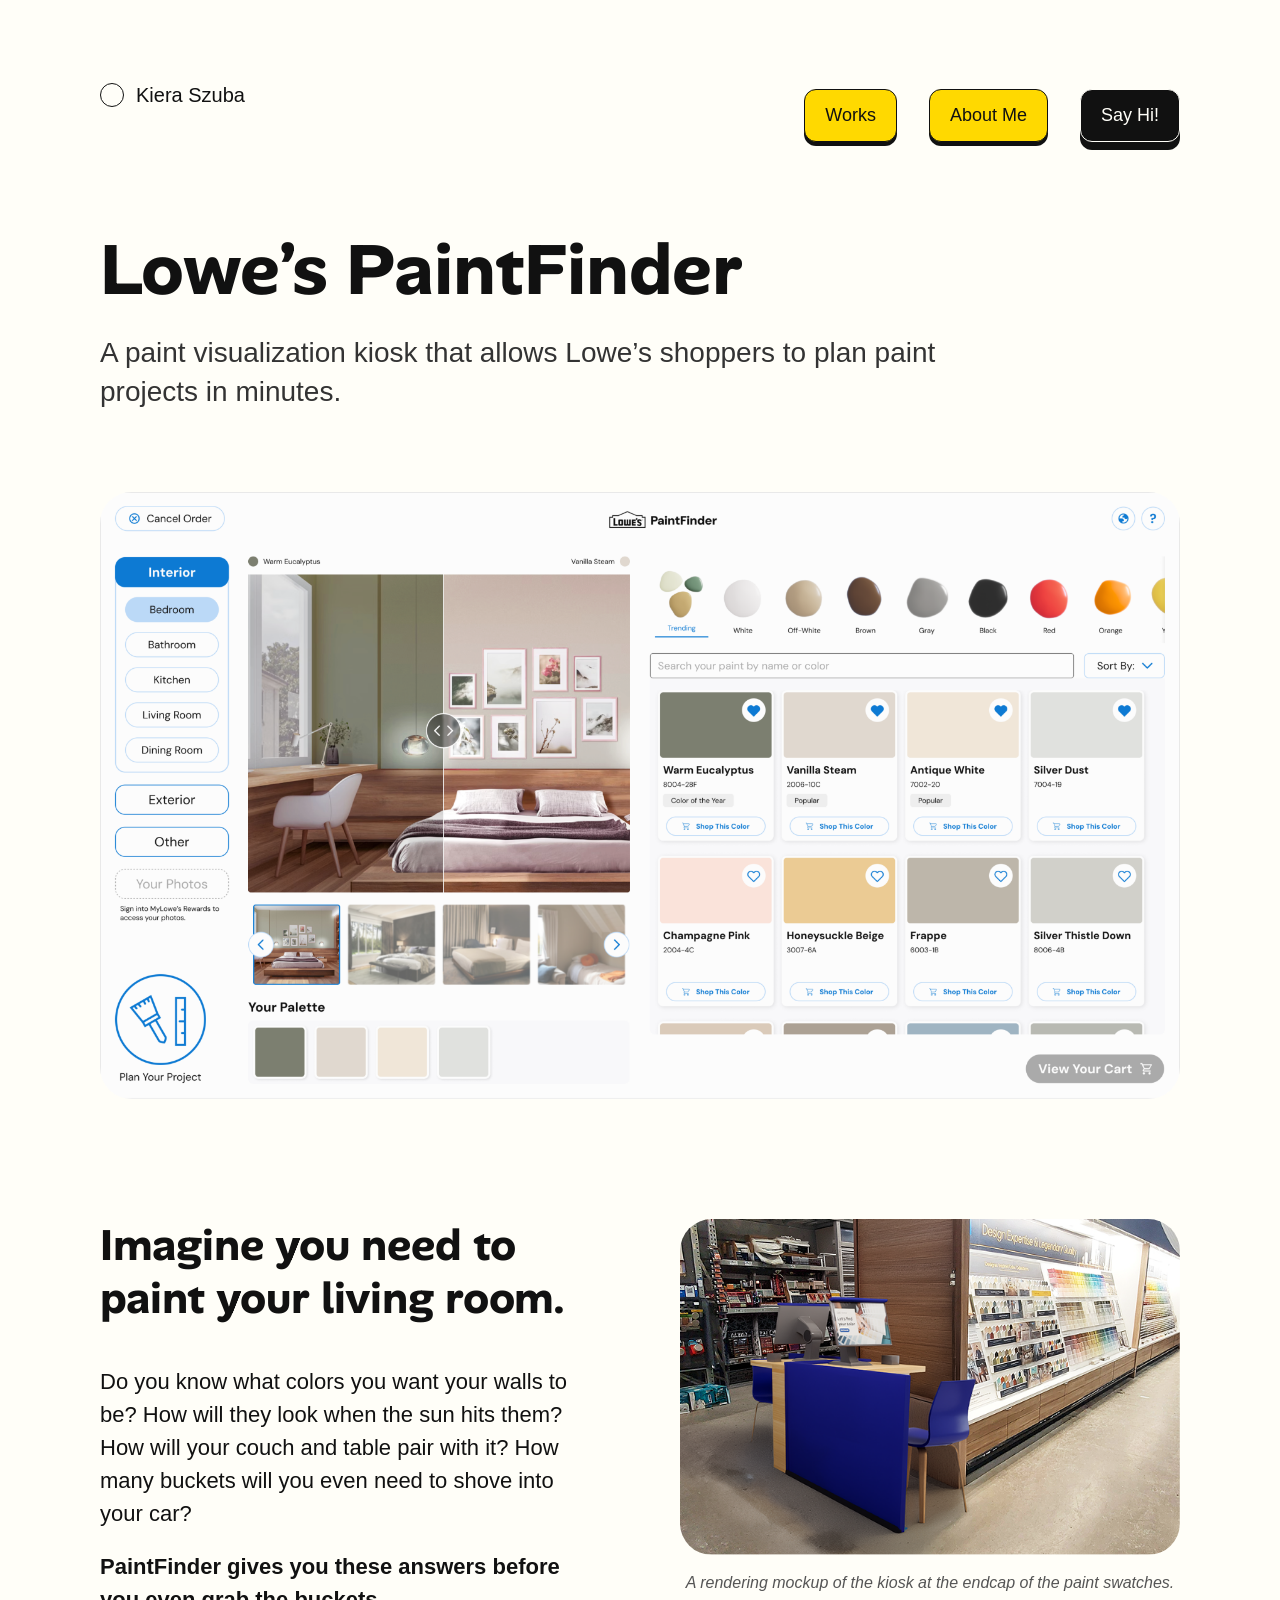
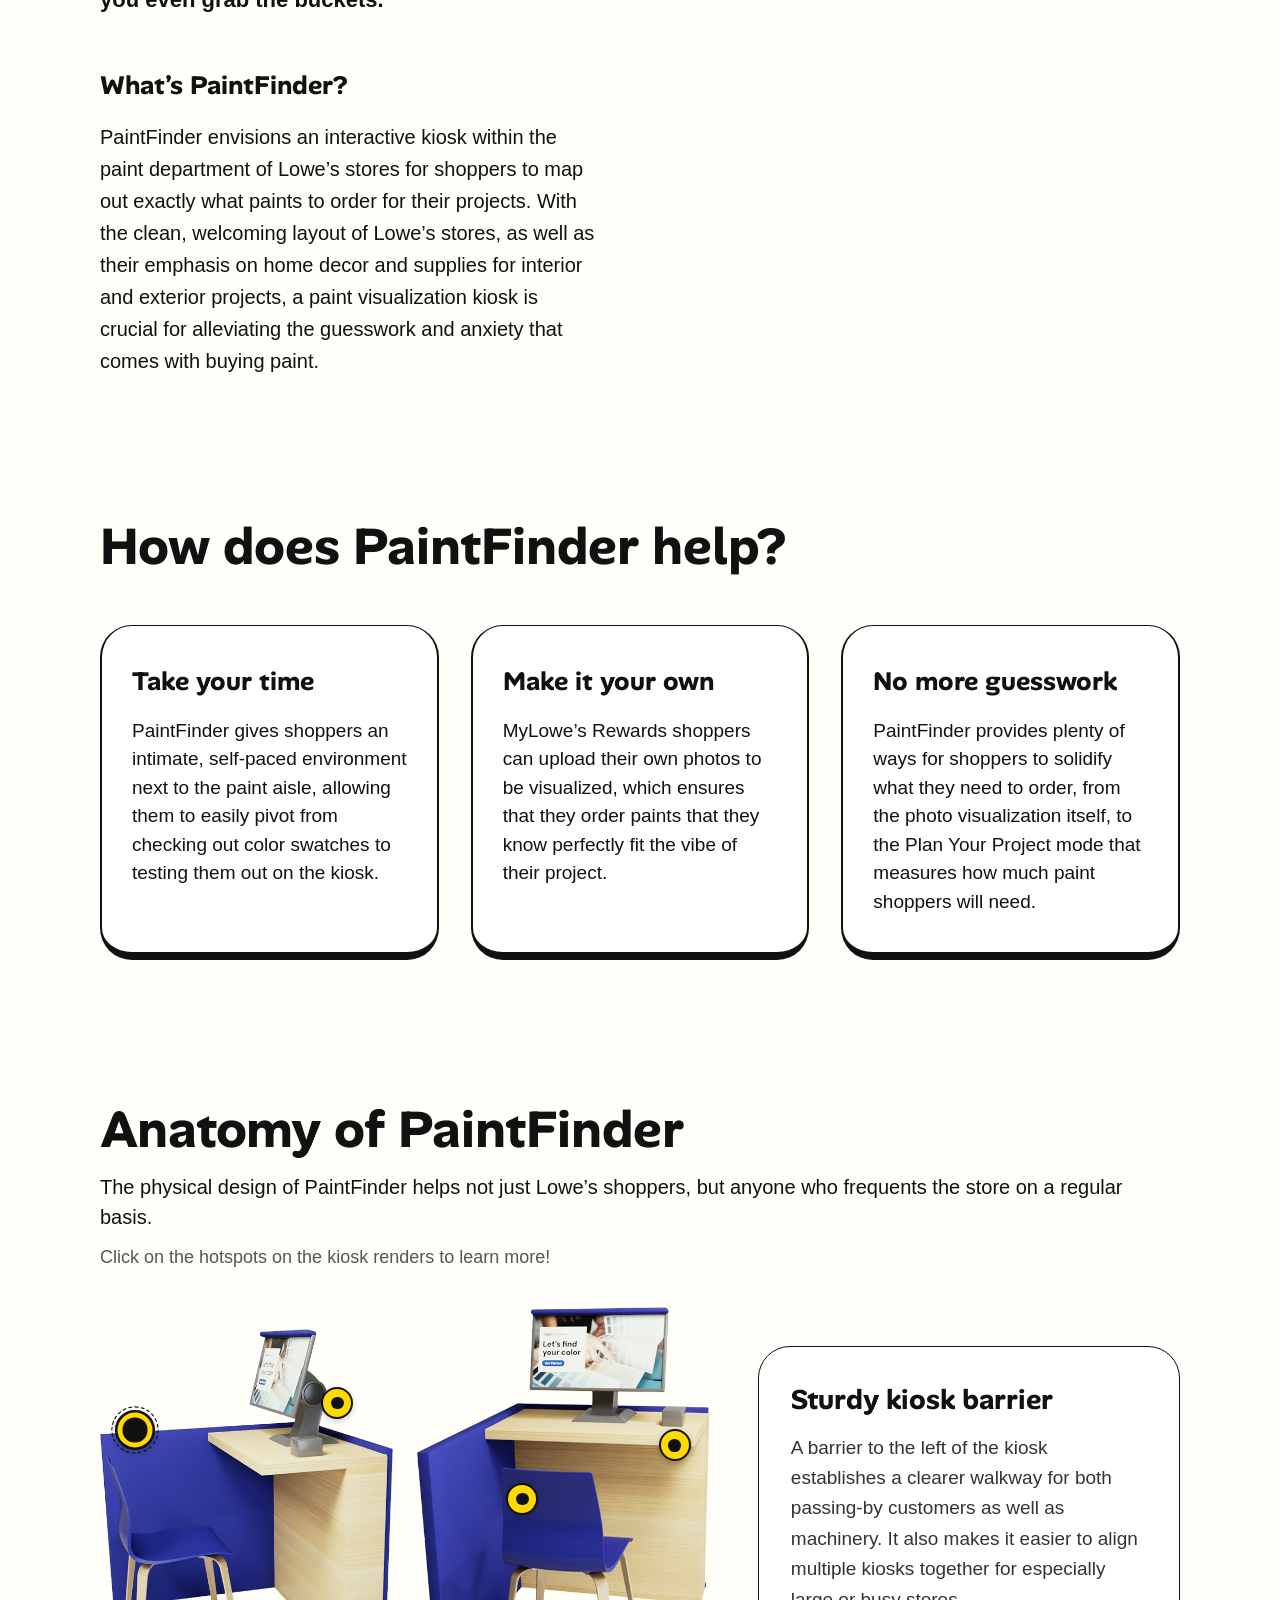
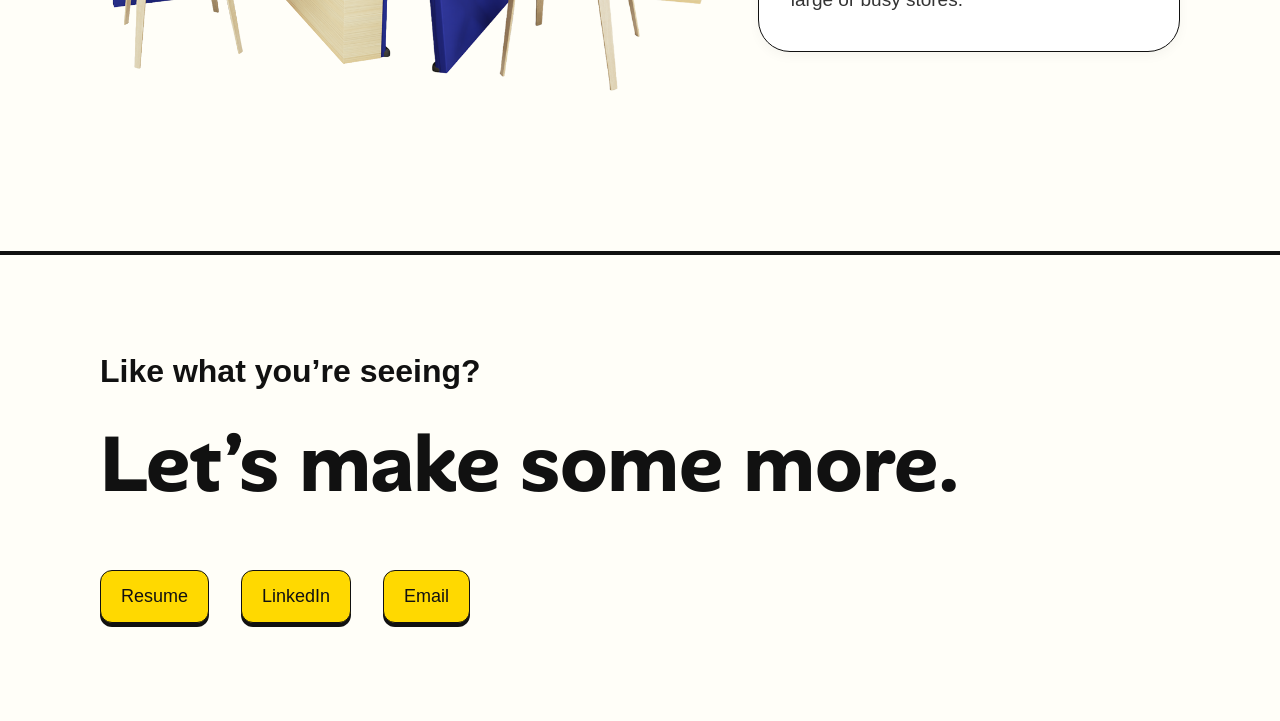
==== paintfinder.html @ 677460e4 "add *un-nested* portfolio files" ====
<!DOCTYPE html>
<html lang="en">
<head>
  <meta charset="utf-8">
  <meta name="viewport" content="width=device-width, initial-scale=1">
  <title>Lowe’s PaintFinder — Kiera Szuba</title>
  <meta name="description" content="A paint visualization kiosk that allows Lowe’s shoppers to plan paint projects in minutes.">
  <link rel="preconnect" href="https://fonts.googleapis.com">
  <link rel="preconnect" href="https://fonts.gstatic.com" crossorigin>
  <link href="https://fonts.googleapis.com/css2?family=Alan+Sans:wght@600;700&display=swap" rel="stylesheet">
  <link rel="stylesheet" href="styles.css">
</head>
<body class="page-case-study">
  <div class="page">
    <main class="main">

      <header class="header" id="top">
        <nav class="nav" aria-label="Primary">
          <a class="logo" href="index.html" aria-label="Kiera Szuba home page">
            <span class="logo__mark" aria-hidden="true"></span>
            <span class="logo__name">Kiera Szuba</span>
          </a>
          <div class="nav__buttons">
            <a class="btn" href="index.html#works">Works</a>
            <a class="btn" href="index.html#about">About Me</a>
            <a class="btn btn--dark" href="#contact">Say Hi!</a>
          </div>
        </nav>

        <div class="cs-hero">
          <h1 class="cs-title">Lowe’s PaintFinder</h1>
          <p class="cs-subtitle">A paint visualization kiosk that allows Lowe’s shoppers to plan paint projects in minutes.</p>
        </div>

        <div class="cs-hero-media">
          <img src="assets/heroImg.png" alt="Lowe’s PaintFinder interactive kiosk interface showing paint palette visualization and color selection options">
        </div>
      </header>

      <div class="body">
        
        <!-- Section 1: Overview & Context -->
        <section class="cs-grid">
          <div class="cs-column cs-text-block">
            <h2 class="cs-heading">Imagine you need to paint your living room.</h2>
            <div class="cs-copy">
              <p>Do you know what colors you want your walls to be? How will they look when the sun hits them? How will your couch and table pair with it? How many buckets will you even need to shove into your car?</p>
              <p><strong>PaintFinder gives you these answers before you even grab the buckets.</strong></p>
            </div>

            <div class="cs-subsection">
              <h3 class="cs-subheading">What’s PaintFinder?</h3>
              <p class="cs-copy-text">PaintFinder envisions an interactive kiosk within the paint department of Lowe’s stores for shoppers to map out exactly what paints to order for their projects. With the clean, welcoming layout of Lowe’s stores, as well as their emphasis on home decor and supplies for interior and exterior projects, a paint visualization kiosk is crucial for alleviating the guesswork and anxiety that comes with buying paint.</p>
            </div>
          </div>

          <figure class="cs-column cs-media-block">
            <img class="cs-media-img" src="assets/introMockup.png" alt="Rendering mockup of the Lowe’s PaintFinder kiosk at the endcap of the store paint swatches section">
            <figcaption class="cs-caption">A rendering mockup of the kiosk at the endcap of the paint swatches.</figcaption>
          </figure>
        </section>

        <!-- Section 2: Core Value Props -->
        <section class="cs-features">
          <h2 class="section-title">How does PaintFinder help?</h2>
          
          <div class="cs-feature-cards">
            <article class="cs-card">
              <h3 class="cs-card__title">Take your time</h3>
              <p class="cs-card__desc">PaintFinder gives shoppers an intimate, self-paced environment next to the paint aisle, allowing them to easily pivot from checking out color swatches to testing them out on the kiosk.</p>
            </article>

            <article class="cs-card">
              <h3 class="cs-card__title">Make it your own</h3>
              <p class="cs-card__desc">MyLowe’s Rewards shoppers can upload their own photos to be visualized, which ensures that they order paints that they know perfectly fit the vibe of their project.</p>
            </article>

            <article class="cs-card">
              <h3 class="cs-card__title">No more guesswork</h3>
              <p class="cs-card__desc">PaintFinder provides plenty of ways for shoppers to solidify what they need to order, from the photo visualization itself, to the Plan Your Project mode that measures how much paint shoppers will need.</p>
            </article>
          </div>
        </section>

        <!-- Section 3: Anatomy of PaintFinder -->
        <section class="cs-anatomy" id="anatomy">
          <div class="cs-anatomy__header">
            <h2 class="section-title">Anatomy of PaintFinder</h2>
            <p class="cs-anatomy__intro">The physical design of PaintFinder helps not just Lowe’s shoppers, but anyone who frequents the store on a regular basis.</p>
            <p class="cs-anatomy__instruction">Click on the hotspots on the kiosk renders to learn more!</p>
          </div>

          <div class="cs-anatomy__content">
            <div class="cs-anatomy__views">
              <div class="cs-anatomy__view">
                <img src="assets/vizSide.png" alt="Lowe's PaintFinder kiosk side view rendering">
                <button type="button" class="cs-hotspot is-active" aria-label="Sturdy kiosk barrier" data-hotspot="1" style="top: 32%; left: 12%;">
                  <span class="cs-hotspot__dot"></span>
                </button>
                <button type="button" class="cs-hotspot" aria-label="Large adjustable touchscreen" data-hotspot="2" style="top: 25%; left: 81%;">
                  <span class="cs-hotspot__dot"></span>
                </button>
              </div>

              <div class="cs-anatomy__view">
                <img src="assets/vizFront.png" alt="Lowe's PaintFinder kiosk front view rendering">
                <button type="button" class="cs-hotspot" aria-label="Movable chair" data-hotspot="3" style="top: 50%; left: 36%;">
                  <span class="cs-hotspot__dot"></span>
                </button>
                <button type="button" class="cs-hotspot" aria-label="Receipt printer" data-hotspot="4" style="top: 36%; left: 88%;">
                  <span class="cs-hotspot__dot"></span>
                </button>
              </div>
            </div>

            <div class="cs-anatomy__card-wrapper">
              <article class="cs-anatomy__card" id="hotspotCard" aria-live="polite">
                <h3 class="cs-anatomy__card-title" id="hotspotTitle">Sturdy kiosk barrier</h3>
                <p class="cs-anatomy__card-desc" id="hotspotDesc">A barrier to the left of the kiosk establishes a clearer walkway for both passing-by customers as well as machinery. It also makes it easier to align multiple kiosks together for especially large or busy stores.</p>
              </article>
            </div>
          </div>
        </section>

      </div>
    </main>

    <footer class="footer" id="contact">
      <div class="footer__content">
        <div class="footer__tagline">
          <p class="footer__kicker">Like what you’re seeing?</p>
          <p class="footer__title">Let’s make some more.</p>
        </div>
        <div class="footer__nav">
          <a class="btn" href="#" data-link="resume">Resume</a>
          <a class="btn" href="#" data-link="linkedin">LinkedIn</a>
          <a class="btn" href="#" data-link="email">Email</a>
        </div>
      </div>
    </footer>
  </div>

  <script src="script.js"></script>
</body>
</html>
---- styles.css ----
/* ---------- Tokens (from Figma) ---------- */
:root {
  --white: #fffef8;
  --black: #111111;
  --tan: #efeae0;

  --purple: #902dd2;
  --blue: #4183e7;
  --green: #6dd03b;
  --yellow: #ffd900;
  --orange: #ff9137;
  --red: #d33333;

  /* Site accent: yellow by default */
  --accent: var(--yellow);
  --accent-ink: var(--black);

  --font-display: "Alan Sans", "Avenir Next", Avenir, sans-serif;
  --font-body: Avenir, "Avenir Next", "Nunito Sans", "Segoe UI", sans-serif;

  --content: 1720px;
  --radius-btn: 12px;
  --radius-card: 32px;
}

*, *::before, *::after { box-sizing: border-box; }

html { scroll-behavior: smooth; }

body {
  margin: 0;
  background: var(--white);
  color: var(--black);
  font-family: var(--font-body);
  font-weight: 350;
  font-size: 18px;
  line-height: 1.5;
  overflow-x: clip;
}

p, h1, h2, h3, figure { margin: 0; }
img { display: block; max-width: 100%; }
a { color: inherit; text-decoration: none; }
::selection { background: var(--accent); color: var(--accent-ink); }

/* ---------- Layout shell ---------- */
.page {
  display: flex;
  flex-direction: column;
  align-items: center;
  gap: 160px;
  padding-top: 80px;
  background: var(--white);
}

.main {
  display: flex;
  flex-direction: column;
  gap: 120px;
  width: min(var(--content), 100% - 200px);
}

/* ---------- Buttons ---------- */
.btn {
  display: inline-flex;
  align-items: center;
  justify-content: center;
  padding: 12px 20px;
  background: var(--accent);
  color: var(--accent-ink);
  border: 1px solid var(--black);
  border-radius: var(--radius-btn);
  box-shadow: 0 4px 0 var(--black);
  font-size: 18px;
  line-height: 1.5;
  white-space: nowrap;
  cursor: pointer;
  transition: transform .12s ease, box-shadow .12s ease, background-color .2s ease, color .2s ease;
}
.btn:hover  { transform: translateY(2px); box-shadow: 0 2px 0 var(--black); }
.btn:active { transform: translateY(4px); box-shadow: 0 0 0 var(--black); }

.btn--dark {
  background: var(--black);
  color: var(--white);
  border-color: var(--white);
  box-shadow: 0 8px 0 var(--black);
}
.btn--dark:hover  { transform: translateY(4px); box-shadow: 0 4px 0 var(--black); }
.btn--dark:active { transform: translateY(8px); box-shadow: 0 0 0 var(--black); }

.btn--cta {
  padding: 14px 28px;
  font-weight: 700;
  font-size: 20px;
}

.btn:focus-visible, .logo:focus-visible, .card__link:focus-visible, .wheel__dot:focus-visible {
  outline: 2px solid var(--black);
  outline-offset: 4px;
}

/* ---------- Header ---------- */
.header {
  display: flex;
  flex-direction: column;
  gap: 80px;
  width: 100%;
}

.nav {
  display: flex;
  align-items: flex-start;
  justify-content: space-between;
  height: 70px;
}

.logo { display: flex; align-items: center; gap: 12px; }
.logo__mark {
  width: 24px;
  height: 24px;
  border: 1px solid var(--black);
  border-radius: 100px;
}
.logo__name { font-size: 20px; line-height: 1.5; white-space: nowrap; }

.nav__buttons { display: flex; align-items: center; gap: 32px; height: 70px; }

.intro {
  display: flex;
  align-items: center;
  justify-content: space-between;
  gap: 48px;
  padding-right: 70px;
}

.intro__text {
  display: flex;
  flex-direction: column;
  gap: 52px;
  min-width: 0;
}

.hero {
  max-width: 1009px;
  font-family: var(--font-display);
  font-weight: 700;
  font-size: clamp(56px, 7.2vw, 78px);
  line-height: 1.15;
}
.hero u, .cs-title u, .footer__title u { text-underline-position: from-font; }

.subtitle {
  max-width: 600px;
  font-size: 32px;
  line-height: 1.4;
}

/* ---------- Color wheel ---------- */
.wheel {
  --s: 1;
  --spin: 60s;
  position: relative;
  flex: none;
  width: calc(493px * var(--s));
  height: calc(630px * var(--s));
}

.wheel__ring {
  position: absolute;
  left: calc(247px * var(--s));
  top: calc(270px * var(--s));
  width: 0;
  height: 0;
  animation: wheel-spin var(--spin) linear infinite;
}

.wheel__dot {
  --dx: 0;
  --dy: 0;
  --dot: var(--red);
  position: absolute;
  left: calc((var(--dx) - 60) * var(--s) * 1px);
  top: calc((var(--dy) - 60) * var(--s) * 1px);
  width: calc(120px * var(--s));
  height: calc(120px * var(--s));
  padding: 0;
  border: 2px solid var(--black);
  border-radius: 50%;
  background: var(--dot);
  box-shadow: inset 4px 4px 0 #fff, 0 4px 0 var(--black);
  cursor: pointer;
  transition: transform .12s ease, box-shadow .12s ease;
  animation: wheel-unspin var(--spin) linear infinite;
}
.wheel__dot:hover  { transform: translateY(2px); box-shadow: inset 4px 4px 0 #fff, 0 2px 0 var(--black); }
.wheel__dot:active { transform: translateY(4px); box-shadow: inset 4px 4px 0 #fff, 0 0 0 var(--black); }

.wheel__dot[aria-pressed="true"],
.wheel__dot[aria-pressed="true"]:hover,
.wheel__dot[aria-pressed="true"]:active {
  transform: translateY(4px);
  box-shadow: inset 6px 6px 0 rgba(17, 17, 17, .28), 0 0 0 var(--black);
}

.wheel__dot::after {
  content: "";
  position: absolute;
  inset: calc(-14px * var(--s));
  border: 2px dashed var(--black);
  border-radius: 50%;
  opacity: 0;
  scale: .6;
  transition: opacity .2s ease, scale .4s cubic-bezier(.34, 1.56, .64, 1);
  animation: dot-orbit 12s linear infinite;
  pointer-events: none;
}
.wheel__dot[aria-pressed="true"]::after { opacity: 1; scale: 1; }

.wheel__ripple {
  position: absolute;
  inset: -2px;
  border: 3px solid var(--black);
  border-radius: 50%;
  pointer-events: none;
}

.wheel:has(.wheel__dot:hover, .wheel__dot:focus-visible) :is(.wheel__ring, .wheel__dot) {
  animation-play-state: paused;
}

.wheel__dot--r { --dx: 0;      --dy: -209.5;  --dot: var(--red); }
.wheel__dot--o { --dx: 181.4;  --dy: -104.75; --dot: var(--orange); }
.wheel__dot--y { --dx: 181.4;  --dy: 104.75;  --dot: var(--yellow); }
.wheel__dot--g { --dx: 0;      --dy: 209.5;   --dot: var(--green); }
.wheel__dot--b { --dx: -181.4; --dy: 104.75;  --dot: var(--blue); }
.wheel__dot--v { --dx: -181.4; --dy: -104.75; --dot: var(--purple); }

@keyframes wheel-spin   { from { rotate: 0deg; } to { rotate: 360deg; } }
@keyframes wheel-unspin { from { rotate: 0deg; } to { rotate: -360deg; } }
@keyframes dot-orbit    { to { rotate: 360deg; } }

.wheel__shadow {
  position: absolute;
  left: calc(9px * var(--s));
  top: calc(597px * var(--s));
  width: calc(476px * var(--s));
  height: calc(33px * var(--s));
  pointer-events: none;
}

/* ---------- Body ---------- */
.body {
  display: flex;
  flex-direction: column;
  gap: 140px;
  width: 100%;
}

.section-title {
  font-family: var(--font-display);
  font-weight: 700;
  font-size: 52px;
  line-height: 1.15;
}

/* Works */
.works { display: grid; gap: 46px; }

.cards {
  display: grid;
  grid-template-columns: repeat(2, minmax(0, 1fr));
  gap: 60px;
}

.card {
  position: relative;
  display: flex;
  flex-direction: column;
  gap: 20px;
  padding: 20px;
  background: #fff;
  border: solid var(--black);
  border-width: 1px 2px 8px 2px;
  border-radius: var(--radius-card);
  transition: transform .15s ease;
}
.card:hover { transform: translateY(-4px); }

.card__media {
  position: relative;
  height: 300px;
  border-radius: var(--radius-btn);
  background: #fcfcfc;
  overflow: clip;
}
.card__img {
  position: absolute;
  left: 50%;
  top: 50%;
  width: 100%;
  height: 400px;
  object-fit: contain;
  transform: translate(-50%, -50%);
  pointer-events: none;
}

.card__text {
  display: flex;
  flex-direction: column;
  gap: 8px;
  width: min(504px, 100%);
  padding: 12px;
}
.card__title {
  font-family: var(--font-display);
  font-weight: 600;
  font-size: 24px;
  line-height: 1.15;
}
.card__link::after { content: ""; position: absolute; inset: 0; border-radius: inherit; }
.card__desc { font-size: 20px; line-height: 1.5; }

/* About */
.about { display: flex; align-items: flex-start; gap: 80px; }

.about__photo {
  position: relative;
  flex: none;
  width: 820px;
  height: 1080px;
  border-radius: var(--radius-card);
  background: var(--tan);
  overflow: clip;
}
.about__photo img {
  height: 100%;
  object-fit: contain;
}

.about__text {
  position: sticky;
  top: 0;
  display: flex;
  flex-direction: column;
  gap: 40px;
  padding: 100px 0 40px;
  width: min(655px, 100%);
}
.about__heading { display: flex; flex-direction: column; gap: 20px; }
.about__lede {
  font-family: var(--font-display);
  font-weight: 600;
  font-size: 24px;
  line-height: 1.15;
}
.about__copy p { line-height: 1.5; }
.about__copy p + p { margin-top: 20px; }
.about__contact { display: flex; gap: 32px; padding-bottom: 4px; }

/* ---------- Case Study Specific Styles ---------- */
.cs-hero {
  display: flex;
  flex-direction: column;
  gap: 24px;
  max-width: 900px;
}

.cs-title {
  font-family: var(--font-display);
  font-weight: 700;
  font-size: clamp(48px, 6vw, 72px);
  line-height: 1.1;
}

.cs-subtitle {
  font-size: 28px;
  line-height: 1.4;
  color: #333;
}

.cs-hero-media {
  width: 100%;
  background: #fff;
  border-radius: var(--radius-card);
  display: flex;
  justify-content: center;
  align-items: center;
  overflow: hidden;
}

.cs-hero-media img {
  width: 100%;
  height: auto;
  border-radius: var(--radius-btn);
}

.cs-grid {
  display: grid;
  grid-template-columns: 1fr 1fr;
  gap: 80px;
  align-items: start;
}

.cs-text-block {
  display: flex;
  flex-direction: column;
  gap: 40px;
}

.cs-heading {
  font-family: var(--font-display);
  font-weight: 700;
  font-size: 44px;
  line-height: 1.2;
}

.cs-copy {
  display: flex;
  flex-direction: column;
  gap: 20px;
  font-size: 22px;
  line-height: 1.5;
}

.cs-subsection {
  display: flex;
  flex-direction: column;
  gap: 16px;
  margin-top: 10px;
}

.cs-subheading {
  font-family: var(--font-display);
  font-weight: 700;
  font-size: 26px;
}

.cs-copy-text {
  font-size: 20px;
  line-height: 1.6;
}

.cs-media-block {
  display: flex;
  flex-direction: column;
  gap: 16px;
}

.cs-media-img {
  width: 100%;
  border-radius: var(--radius-card);
  object-fit: cover;
}

.cs-caption {
  font-size: 16px;
  color: #555;
  text-align: center;
  font-style: italic;
}

.cs-features {
  display: flex;
  flex-direction: column;
  gap: 48px;
}

.cs-feature-cards {
  display: grid;
  grid-template-columns: repeat(3, minmax(0, 1fr));
  gap: 32px;
}

.cs-card {
  padding: 36px 30px;
  background: #fff;
  border: solid var(--black);
  border-width: 1px 2px 8px 2px;
  border-radius: var(--radius-card);
  display: flex;
  flex-direction: column;
  gap: 16px;
}

.cs-card__title {
  font-family: var(--font-display);
  font-weight: 700;
  font-size: 26px;
}

.cs-card__desc {
  font-size: 19px;
  line-height: 1.5;
}

/* ---------- Anatomy Section ---------- */
.cs-anatomy {
  display: flex;
  flex-direction: column;
  gap: 36px;
  width: 100%;
}

.cs-anatomy__header {
  display: flex;
  flex-direction: column;
  gap: 12px;
}

.cs-anatomy__intro {
  font-size: 20px;
  line-height: 1.5;
  color: var(--black);
}

.cs-anatomy__instruction {
  font-size: 18px;
  color: #555;
}

.cs-anatomy__content {
  display: grid;
  grid-template-columns: minmax(0, 1.3fr) minmax(0, 0.9fr);
  gap: 48px;
  align-items: center;
}

.cs-anatomy__views {
  display: grid;
  grid-template-columns: repeat(2, 1fr);
  gap: 24px;
}

.cs-anatomy__view {
  position: relative;
  display: flex;
  align-items: center;
  justify-content: center;
}

.cs-anatomy__view img {
  width: 100%;
  height: auto;
  object-fit: contain;
  display: block;
}

.cs-hotspot {
  position: absolute;
  width: 32px;
  height: 32px;
  padding: 6px;
  border: 2px solid var(--black);
  border-radius: 50%;
  background: var(--yellow);
  cursor: pointer;
  transform: translate(-50%, -50%);
  display: flex;
  align-items: center;
  justify-content: center;
  box-shadow: 0 2px 6px rgba(0, 0, 0, 0.2);
  transition: transform 0.2s ease, background-color 0.2s ease, box-shadow 0.2s ease;
  z-index: 2;
}

.cs-hotspot__dot {
  width: 80%;
  height: 80%;
  border-radius: 50%;
  background: var(--black);
  pointer-events: none;
}

.cs-hotspot:hover {
  transform: translate(-50%, -50%) scale(1.15);
  box-shadow: 0 4px 10px rgba(0, 0, 0, 0.3);
  padding: 2px;
}

.cs-hotspot.is-active {
  background: var(--yellow);
  outline: 1px dashed var(--black);
  outline-offset: 2px;
  transform: translate(-50%, -50%) scale(1.25);
  padding: 2px;
}

.cs-hotspot:focus-visible {
  outline: 3px solid var(--black);
  outline-offset: 3px;
}

.cs-anatomy__card-wrapper {
  display: flex;
  align-items: center;
}

.cs-anatomy__card {
  padding: 36px 32px;
  background: #fff;
  border: 1px solid var(--black);
  border-radius: var(--radius-card);
  box-shadow: 0 4px 12px rgba(0, 0, 0, 0.04);
  display: flex;
  flex-direction: column;
  gap: 16px;
  width: 100%;
  min-height: 220px;
  justify-content: center;
  transition: opacity 0.25s ease, transform 0.25s ease;
}

.cs-anatomy__card-title {
  font-family: var(--font-display);
  font-weight: 700;
  font-size: 28px;
  line-height: 1.2;
  color: var(--black);
}

.cs-anatomy__card-desc {
  font-size: 19px;
  line-height: 1.6;
  color: #333;
}

/* ---------- Footer ---------- */
.footer {
  width: 100%;
  padding: 94px 100px;
  border-top: 4px solid var(--black);
  overflow: clip;
}
.footer__content { display: flex; flex-direction: column; gap: 60px; }
.footer__tagline { display: flex; flex-direction: column; gap: 24px; }
.footer__kicker { font-weight: 800; font-size: 32px; line-height: 1.4; }
.footer__title {
  font-family: var(--font-display);
  font-weight: 700;
  font-size: 80px;
  line-height: 1.15;
}
.footer__nav { display: flex; align-items: center; gap: 32px; padding-bottom: 4px; }

.back-to-top {
  background: none;
  border: none;
  font-family: var(--font-body);
  font-size: 16px;
  font-weight: 600;
  cursor: pointer;
  text-decoration: underline;
  color: var(--black);
  padding: 4px 8px;
}
.back-to-top:hover { opacity: 0.7; }

/* ---------- Scroll reveal ---------- */
.js [data-reveal] {
  opacity: 0;
  transform: translateY(24px);
  transition: opacity .6s ease, transform .6s ease;
}
.js [data-reveal].is-visible { opacity: 1; transform: none; }
.js [data-reveal].is-visible:hover { transform: translateY(-4px); transition: transform .15s ease; }

@media (prefers-reduced-motion: reduce) {
  html { scroll-behavior: auto; }
  .wheel__ring, .wheel__dot, .wheel__dot::after { animation: none; }
  .wheel__dot::after { transition: none; }
  .js [data-reveal] { opacity: 1; transform: none; transition: none; }
  .btn, .card, .wheel__dot { transition: none; }
}

/* ---------- Responsive ---------- */
@media (max-width: 1512px) {
  .intro { padding-right: 20px; gap: 32px; }
  .wheel { --s: .8; }
  .subtitle { font-size: 24px; }
  .about { gap: 56px; }
  .about__photo { width: 50%; height: 900px; }
  .footer__card { padding: 48px 56px; }
}

@media (max-width: 1100px) {
  .main, .footer { width: calc(100% - 80px); }
  .header { gap: 56px; }
  .intro { flex-direction: column; align-items: flex-start; gap: 56px; }
  .wheel { --s: .6; align-self: center; }
  .cards { grid-template-columns: 1fr; }
  .about { flex-direction: column; }
  .about__photo { width: 100%; height: 640px; }
  .about__text { position: static; padding: 0; width: 100%; }
  
  .cs-grid { grid-template-columns: 1fr; gap: 48px; }
  .cs-feature-cards { grid-template-columns: 1fr; }
  .cs-anatomy__content { grid-template-columns: 1fr; gap: 32px; }
  
  .footer__card { grid-template-columns: 1fr; gap: 32px; }
  .footer__right { align-items: flex-start; }
  .footer__nav { justify-content: flex-start; }
}

@media (max-width: 640px) {
  .page { gap: 96px; padding-top: 32px; }
  .main, .footer { width: calc(100% - 40px); gap: 80px; }
  .nav { height: auto; flex-direction: column; gap: 20px; }
  .nav__buttons, .about__contact, .footer__nav { gap: 12px; flex-wrap: wrap; height: auto; }
  .subtitle { font-size: 22px; }
  .wheel { --s: .5; }
  .body { gap: 80px; }
  .section-title { font-size: 36px; }
  .card { padding: 14px; }
  .card__media { height: 280px; }
  .cs-anatomy__views { grid-template-columns: 1fr; }
  .cs-hotspot { width: 28px; height: 28px; }
  .cs-hotspot__dot { width: 6px; height: 6px; }
  .cs-anatomy__card { padding: 24px; }
  .cs-anatomy__card-title { font-size: 22px; }
  .cs-anatomy__card-desc { font-size: 17px; }
  .footer__card { padding: 32px 24px; }
}
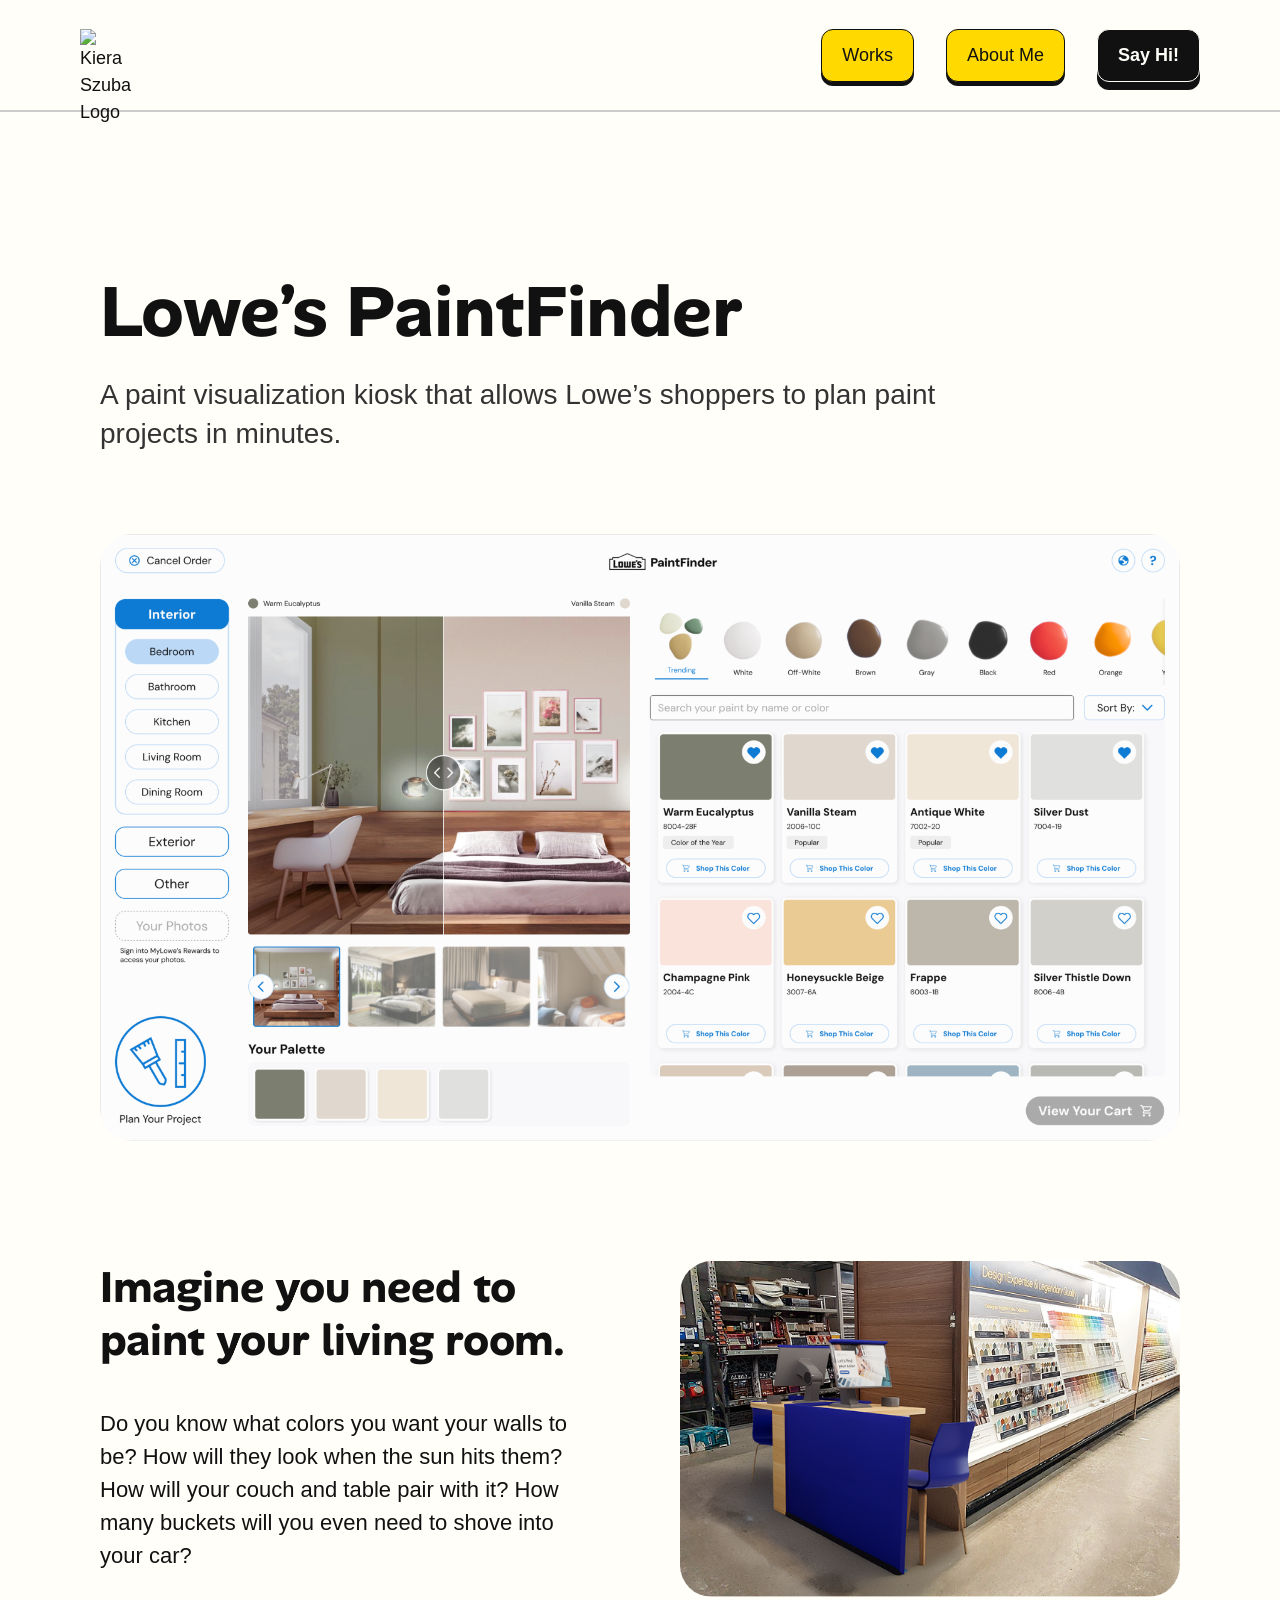
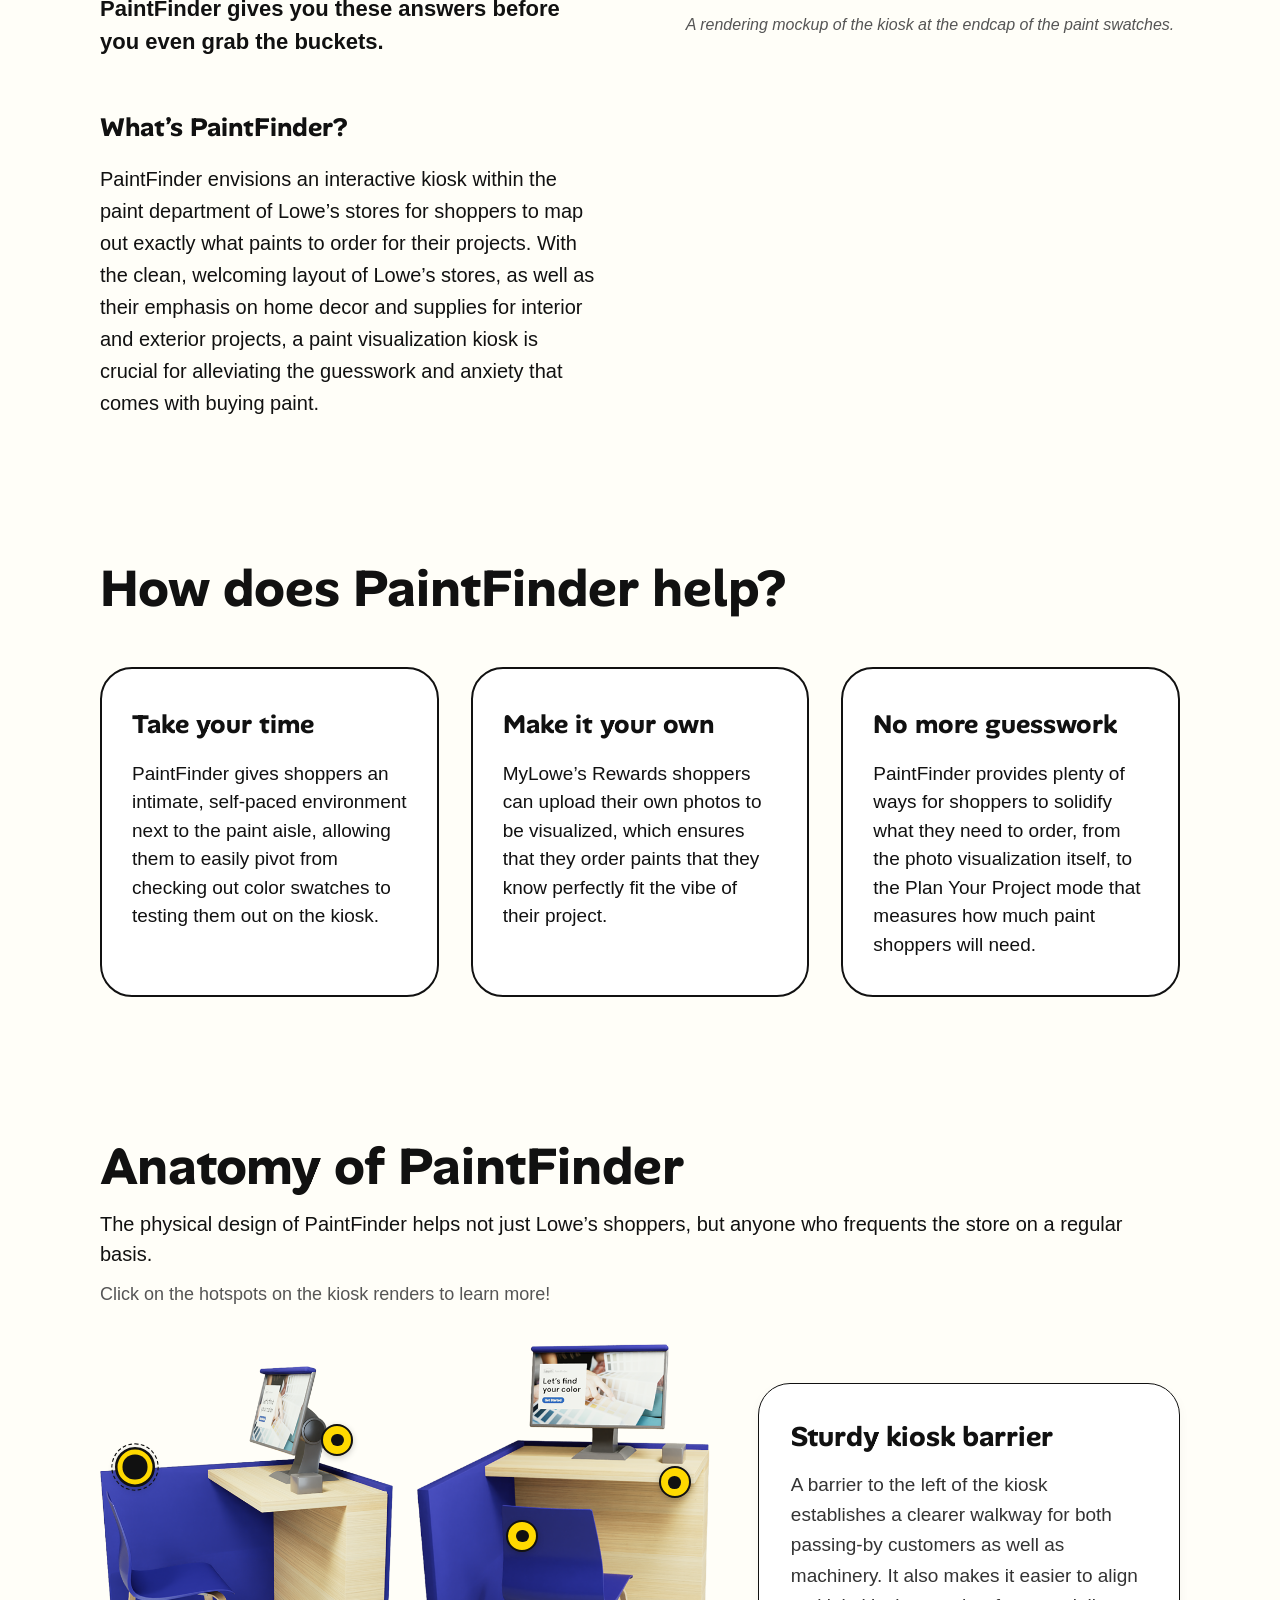
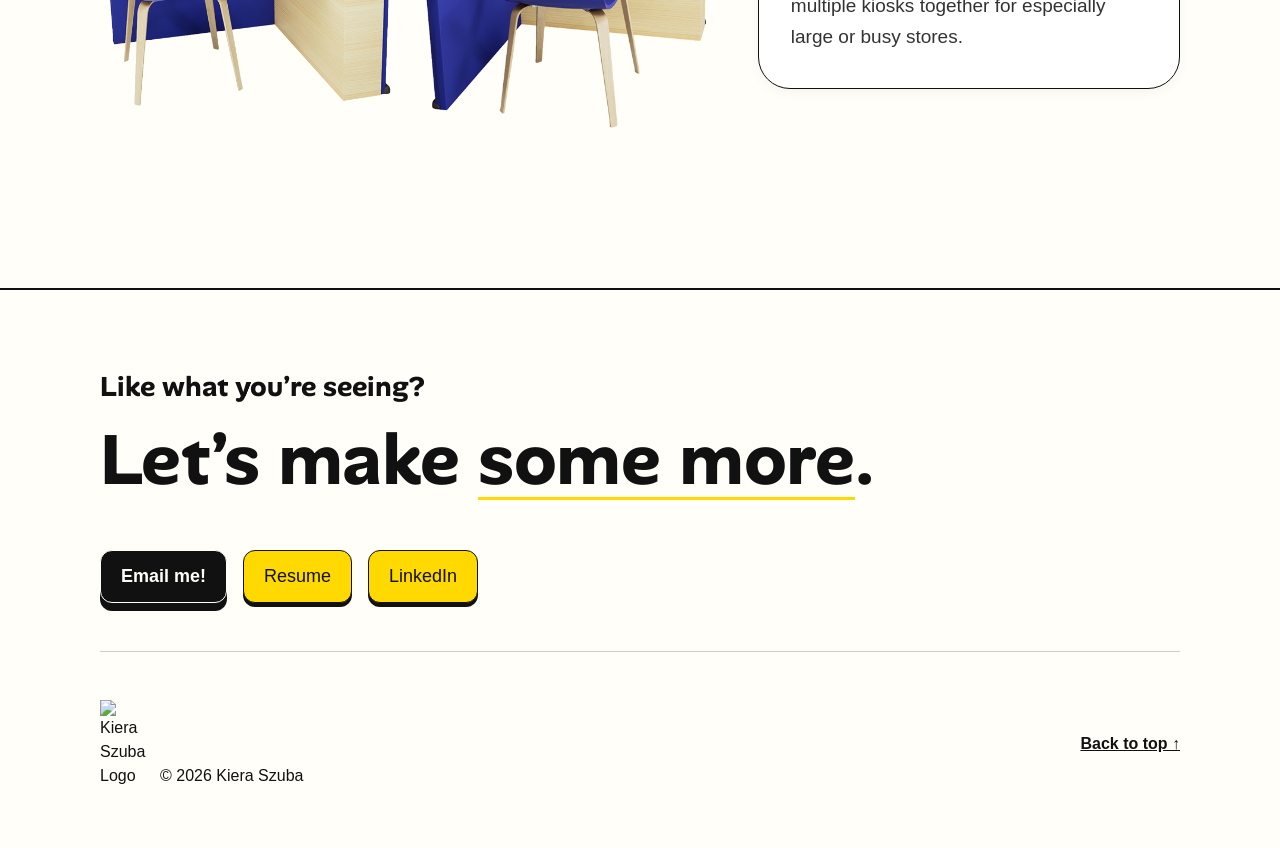
==== commit 4acac369: "Refactor navigation and footer structure in paintfinder.html" ====
--- a/paintfinder.html
+++ b/paintfinder.html
@@ -12,21 +12,18 @@
 </head>
 <body class="page-case-study">
   <div class="page">
+    <nav class="nav" aria-label="Primary">
+      <a class="logo" href="index.html" aria-label="Kiera Szuba, home">
+        <span class="logo__mark" aria-hidden="true"><img src="assets/siteAssets/logoV1.svg" alt="Kiera Szuba Logo"></span>
+      </a>
+      <div class="nav__buttons">
+        <a class="btn" href="index.html#works">Works</a>
+        <a class="btn" href="index.html#about">About Me</a>
+        <a class="btn btn--dark" href="index.html#contact">Say Hi!</a>
+      </div>
+    </nav>
     <main class="main">
-
       <header class="header" id="top">
-        <nav class="nav" aria-label="Primary">
-          <a class="logo" href="index.html" aria-label="Kiera Szuba home page">
-            <span class="logo__mark" aria-hidden="true"></span>
-            <span class="logo__name">Kiera Szuba</span>
-          </a>
-          <div class="nav__buttons">
-            <a class="btn" href="index.html#works">Works</a>
-            <a class="btn" href="index.html#about">About Me</a>
-            <a class="btn btn--dark" href="#contact">Say Hi!</a>
-          </div>
-        </nav>
-
         <div class="cs-hero">
           <h1 class="cs-title">Lowe’s PaintFinder</h1>
           <p class="cs-subtitle">A paint visualization kiosk that allows Lowe’s shoppers to plan paint projects in minutes.</p>
@@ -125,16 +122,24 @@
       </div>
     </main>
 
-    <footer class="footer" id="contact">
+<footer class="footer" id="contact">
       <div class="footer__content">
         <div class="footer__tagline">
           <p class="footer__kicker">Like what you’re seeing?</p>
-          <p class="footer__title">Let’s make some more.</p>
+          <h2 class="footer__title">Let’s make <u>some more</u>.</h2>
         </div>
         <div class="footer__nav">
+          <a class="btn btn--dark" href="#" data-link="email">Email me!</a>
           <a class="btn" href="#" data-link="resume">Resume</a>
           <a class="btn" href="#" data-link="linkedin">LinkedIn</a>
-          <a class="btn" href="#" data-link="email">Email</a>
+        </div>
+        <hr>
+        <div class="footer__meta">
+          <div class="footer__brand">
+            <img src="assets/siteAssets/logoV1.svg" alt="Kiera Szuba Logo">
+            <span class="footer__copyright">© 2026 Kiera Szuba</span>
+          </div>
+          <button class="back-to-top" id="backToTopBtn" type="button">Back to top ↑</button>
         </div>
       </div>
     </footer>
@@ -142,4 +147,4 @@
 
   <script src="script.js"></script>
 </body>
-</html>+</html>
--- a/styles.css
+++ b/styles.css
@@ -2,6 +2,8 @@
 :root {
   --white: #fffef8;
   --black: #111111;
+  --gray: #aaaaaa;
+  --lightGray: #cccccc;
   --tan: #efeae0;
 
   --purple: #902dd2;
@@ -21,6 +23,8 @@
   --content: 1720px;
   --radius-btn: 12px;
   --radius-card: 32px;
+
+  --pattern-scale: 1;
 }
 
 *, *::before, *::after { box-sizing: border-box; }
@@ -49,8 +53,147 @@
   flex-direction: column;
   align-items: center;
   gap: 160px;
-  padding-top: 80px;
-  background: var(--white);
+  position: relative;
+  z-index: 1;
+  /* Removed: background: var(--white); */
+}
+
+/* ---------- Repeating Vector Background Patterns ---------- */
+.bg-pattern {
+  position: fixed;
+  inset: 0;
+  pointer-events: none;
+  z-index: 0; /* Placed above body's white background, but behind .page */
+  opacity: 0.12;
+  display: flex; /* <--- ADD THIS */
+  flex-direction: column; /* <--- ADD THIS */
+  background-repeat: repeat;
+  transition: background-image 0.3s ease;
+}
+
+.bg-pattern__strip {
+  flex: 1;
+  width: 100%;
+  background-image: var(--pattern-img);
+  background-size: calc(var(--pattern-base-size) * var(--pattern-scale)) calc(var(--pattern-base-size) * var(--pattern-scale));
+  background-repeat: repeat;
+  background-attachment: fixed;
+  opacity: var(--pattern-opacity, 1); /* Uses the pattern's custom opacity immediately */
+  transition: opacity 0.25s ease;
+}
+
+/* Staggered Exit (Top to Bottom) */
+.bg-pattern.is-exiting .bg-pattern__strip {
+  opacity: 0;
+  transition-delay: calc(var(--i) * 32ms);
+}
+
+/* Staggered Entrance (Top to Bottom) */
+.bg-pattern.is-entering .bg-pattern__strip {
+  clip-path: inset(0 0 100% 0); /* Clipped out before reveal */
+  animation: patternStripEnter 0.28s cubic-bezier(0.22, 1, 0.36, 1) forwards;
+  animation-delay: calc(var(--i) * 32ms);
+}
+
+/* Curtain wipe reveal without touching element opacity */
+@keyframes patternStripEnter {
+  from {
+    clip-path: inset(0 0 100% 0);
+  }
+  to {
+    clip-path: inset(0 0 0 0);
+  }
+}
+
+/* Pattern SVG definitions */
+/* Pattern SVG definitions with base sizes */
+body[data-pattern="red"] {
+  --pattern-img: url("data:image/svg+xml,%3Csvg xmlns='http://www.w3.org/2000/svg' width='48' height='48' viewBox='0 0 48 48'%3E%3Ccircle cx='24' cy='24' r='8' fill='%23d33333'/%3E%3C/svg%3E");
+  --pattern-base-size: 48px;
+  --pattern-opacity: 0.5;
+}
+
+body[data-pattern="orange"] {
+  --pattern-img: url("data:image/svg+xml,%3Csvg xmlns='http://www.w3.org/2000/svg' width='48' height='48' viewBox='0 0 48 48'%3E%3Crect y='18' width='48' height='12' fill='%23ff9137'/%3E%3C/svg%3E");
+  --pattern-base-size: 48px;
+  --pattern-opacity: 1;
+}
+
+body[data-pattern="yellow"] {
+  --pattern-img: url("data:image/svg+xml,%3Csvg xmlns='http://www.w3.org/2000/svg' width='56' height='56' viewBox='0 0 56 56'%3E%3Cg fill='%23ffd900'%3E%3Ccircle cx='28' cy='28' r='6'/%3E%3Ccircle cx='28' cy='17' r='6'/%3E%3Ccircle cx='28' cy='39' r='6'/%3E%3Ccircle cx='17' cy='28' r='6'/%3E%3Ccircle cx='39' cy='28' r='6'/%3E%3C/g%3E%3C/svg%3E");
+  --pattern-base-size: 56px;
+  --pattern-opacity: 1;
+}
+
+body[data-pattern="green"] {
+  --pattern-img: url("data:image/svg+xml,%3Csvg xmlns='http://www.w3.org/2000/svg' width='52' height='52' viewBox='0 0 52 52'%3E%3Cpolygon points='26,8 30.5,19 40,20.5 33,27.5 35,37 26,32 17,37 19,27.5 12,20.5 21.5,19' fill='%236dd03b'/%3E%3C/svg%3E");
+  --pattern-base-size: 52px;
+  --pattern-opacity: 1;
+}
+
+body[data-pattern="blue"] {
+  --pattern-img: url("data:image/svg+xml,%3Csvg xmlns='http://www.w3.org/2000/svg' width='48' height='48' viewBox='0 0 48 48'%3E%3Crect x='18' width='12' height='48' fill='%234183e7'/%3E%3C/svg%3E");
+  --pattern-base-size: 48px;
+  --pattern-opacity: 0.5;
+}
+
+body[data-pattern="purple"] {
+  --pattern-img: url("data:image/svg+xml,%3Csvg xmlns='http://www.w3.org/2000/svg' width='60' height='60' viewBox='0 0 60 60'%3E%3Cpath fill='%23902dd2' d='M14 38a8 8 0 0 1-1-16 10 10 0 0 1 18-3 8 8 0 0 1 13 7 7 7 0 0 1-1 12Z'/%3E%3C/svg%3E");
+  --pattern-base-size: 60px;
+  --pattern-opacity: 0.5;
+}
+
+/* ---------- Pattern Keyframe Animations ---------- */
+
+/* Pulse / Scale up and down for Red, Yellow, Green, & Purple */
+@keyframes patternPulse {
+  0%, 100% {
+    background-size: calc(var(--pattern-base-size) * var(--pattern-scale)) calc(var(--pattern-base-size) * var(--pattern-scale));
+  }
+  50% {
+    background-size: calc(var(--pattern-base-size) * var(--pattern-scale) * 1.15) calc(var(--pattern-base-size) * var(--pattern-scale) * 1.15);
+  }
+}
+
+/* Downward vertical tile motion for Orange */
+@keyframes patternMoveDown {
+  from {
+    background-position-y: 0px;
+  }
+  to {
+    background-position-y: calc(var(--pattern-base-size) * var(--pattern-scale));
+  }
+}
+
+/* Rightward horizontal tile motion for Blue */
+@keyframes patternMoveRight {
+  from {
+    background-position-x: 0px;
+  }
+  to {
+    background-position-x: calc(var(--pattern-base-size) * var(--pattern-scale));
+  }
+}
+
+/* ---------- Pattern Animation Application ---------- */
+
+/* Red, Yellow, Green, & Purple: Staggered scaling across strips */
+body[data-pattern="yellow"] .bg-pattern__strip,
+body[data-pattern="green"] .bg-pattern__strip,
+body[data-pattern="orange"] .bg-pattern__strip {
+  animation: patternMoveDown 10s linear infinite;
+}
+
+/* Blue: Slow rightward continuous loop */
+body[data-pattern="red"] .bg-pattern__strip, body[data-pattern="blue"] .bg-pattern__strip, body[data-pattern="purple"] .bg-pattern__strip {
+  animation: patternMoveRight 10s linear infinite;
+}
+
+@media (prefers-reduced-motion: reduce) {
+  .bg-pattern__strip {
+    transition: none !important;
+    animation: none !important;
+  }
 }
 
 .main {
@@ -85,6 +228,7 @@
   color: var(--white);
   border-color: var(--white);
   box-shadow: 0 8px 0 var(--black);
+  font-weight: bold;
 }
 .btn--dark:hover  { transform: translateY(4px); box-shadow: 0 4px 0 var(--black); }
 .btn--dark:active { transform: translateY(8px); box-shadow: 0 0 0 var(--black); }
@@ -95,11 +239,22 @@
   font-size: 20px;
 }
 
-.btn:focus-visible, .logo:focus-visible, .card__link:focus-visible, .wheel__dot:focus-visible {
+.btn:focus-visible, .logo:focus-visible, .card__link:focus-visible, .wheel__sector:focus-visible {
   outline: 2px solid var(--black);
   outline-offset: 4px;
 }
 
+/* ---------- Card Project Title Underline on Hover ---------- */
+/* Completely strip browser default black underlines from link elements */
+.card__link,
+.card__link:hover,
+.card__link:focus,
+.card__link * {
+  text-decoration: none;
+}
+
+
+
 /* ---------- Header ---------- */
 .header {
   display: flex;
@@ -109,20 +264,27 @@
 }
 
 .nav {
-  display: flex;
-  align-items: flex-start;
+  position: sticky;
+  top: 0;
+  z-index: 100;
+  display: flex;
+  align-items: center;
   justify-content: space-between;
-  height: 70px;
+  width: 100%;
+  min-height: 90px;
+  padding: 20px 80px;
+  background: var(--white);
+  border-bottom: 2px solid var(--lightGray);
+  box-shadow: none;
 }
 
 .logo { display: flex; align-items: center; gap: 12px; }
 .logo__mark {
-  width: 24px;
-  height: 24px;
-  border: 1px solid var(--black);
+  width: 52px;
+  height: 52px;
   border-radius: 100px;
 }
-.logo__name { font-size: 20px; line-height: 1.5; white-space: nowrap; }
+.logo__name { font-size: 20px; margin-bottom: -32px; white-space: nowrap; }
 
 .nav__buttons { display: flex; align-items: center; gap: 32px; height: 70px; }
 
@@ -131,7 +293,8 @@
   align-items: center;
   justify-content: space-between;
   gap: 48px;
-  padding-right: 70px;
+  margin-right: -24px;
+  margin-top: -72px;
 }
 
 .intro__text {
@@ -139,114 +302,187 @@
   flex-direction: column;
   gap: 52px;
   min-width: 0;
+  background: var(--white);
+  padding: 32px;
+  border-radius: var(--radius-card);
 }
 
 .hero {
   max-width: 1009px;
   font-family: var(--font-display);
   font-weight: 700;
-  font-size: clamp(56px, 7.2vw, 78px);
+  font-size: clamp(56px, 7.2vw, 68px);
   line-height: 1.15;
 }
 .hero u, .cs-title u, .footer__title u { text-underline-position: from-font; }
+
+/* ---------- Hero Tagline Accent Underline ---------- */
+.hero u {
+  text-decoration: 3px underline var(--accent);
+  text-underline-offset: 6px;
+  text-underline-position: from-font;
+  transition: text-decoration-color 0.2s ease;
+}
 
 .subtitle {
   max-width: 600px;
-  font-size: 32px;
+  font-size: 24px;
   line-height: 1.4;
 }
 
-/* ---------- Color wheel ---------- */
+/* ---------- Color wheel (Frame 51 Donut SVG) ---------- */
 .wheel {
-  --s: 1;
-  --spin: 60s;
   position: relative;
   flex: none;
-  width: calc(493px * var(--s));
-  height: calc(630px * var(--s));
+  width: 540px;
+  height: 540px;
+  display: flex;
+  align-items: center;
+  justify-content: center;
+}
+
+/* Continuous slow clockwise spin */
+@keyframes spinClockwise {
+  from {
+    transform: rotate(0deg);
+  }
+  to {
+    transform: rotate(360deg);
+  }
 }
 
 .wheel__ring {
   position: absolute;
-  left: calc(247px * var(--s));
-  top: calc(270px * var(--s));
-  width: 0;
-  height: 0;
-  animation: wheel-spin var(--spin) linear infinite;
-}
-
-.wheel__dot {
-  --dx: 0;
-  --dy: 0;
-  --dot: var(--red);
+  inset: 0;
+  width: 100%;
+  height: 100%;
+  /* Adjust duration (e.g., 30s) to speed up or slow down the spin */
+  animation: spinClockwise 30s linear infinite;
+}
+.wheel__svg {
+  width: 100%;
+  height: 100%;
+  overflow: visible;
+  pointer-events: none; /* Ignore container box; only allow child elements with pointer-events to respond */
+}
+
+.wheel__sector {
+  cursor: pointer;
+  stroke: var(--black);
+  stroke-width: 8px;
+  stroke-linejoin: round;
+  transform-box: view-box;
+  transform-origin: 250px 250px;
+  paint-order: stroke fill;
+  transition: transform 0.25s cubic-bezier(0.34, 1.56, 0.64, 1), filter 0.2s ease;
+  outline: none;
+
+  /* Restrict hover & click targets strictly to the rendered fill and stroke vector shape */
+  pointer-events: visiblePainted;
+
+  /* Apply sharp white inner shadow */
+  filter: url(#inner-shadow);
+}
+
+.wheel__sector-outline {
+  fill: none;
+  stroke: var(--black);
+  stroke-width: 8.5px;
+  pointer-events: none;
+  z-index: 100;
+}
+
+/* Hide separate standalone overlay outline paths to prevent idle strokes staying behind */
+.wheel__svg > .wheel__sector-outline,
+.wheel__svg > g > .wheel__sector-outline:not(.wheel__sector .wheel__sector-outline) {
+  display: none;
+}
+
+.wheel__sector:hover {
+  filter: brightness(1.1);
+  transform: scale(1.05);
+  
+    /* Apply sharp white inner shadow */
+  filter: url(#inner-shadow);
+}
+
+.wheel__sector[aria-pressed="true"] {
+  filter: brightness(1.15) drop-shadow(0 0 6px rgba(0, 0, 0, 0.3));
+  transform: scale(1.08);
+
+    /* Apply sharp white inner shadow */
+  filter: url(#inner-shadow);
+}
+
+.wheel__center {
   position: absolute;
-  left: calc((var(--dx) - 60) * var(--s) * 1px);
-  top: calc((var(--dy) - 60) * var(--s) * 1px);
-  width: calc(120px * var(--s));
-  height: calc(120px * var(--s));
-  padding: 0;
-  border: 2px solid var(--black);
+  top: 50%;
+  left: 50%;
+  transform: translate(-50%, -50%);
+  width: 340px;
+  height: 340px;
   border-radius: 50%;
-  background: var(--dot);
-  box-shadow: inset 4px 4px 0 #fff, 0 4px 0 var(--black);
-  cursor: pointer;
-  transition: transform .12s ease, box-shadow .12s ease;
-  animation: wheel-unspin var(--spin) linear infinite;
-}
-.wheel__dot:hover  { transform: translateY(2px); box-shadow: inset 4px 4px 0 #fff, 0 2px 0 var(--black); }
-.wheel__dot:active { transform: translateY(4px); box-shadow: inset 4px 4px 0 #fff, 0 0 0 var(--black); }
-
-.wheel__dot[aria-pressed="true"],
-.wheel__dot[aria-pressed="true"]:hover,
-.wheel__dot[aria-pressed="true"]:active {
-  transform: translateY(4px);
-  box-shadow: inset 6px 6px 0 rgba(17, 17, 17, .28), 0 0 0 var(--black);
-}
-
-.wheel__dot::after {
-  content: "";
-  position: absolute;
-  inset: calc(-14px * var(--s));
-  border: 2px dashed var(--black);
+  overflow: hidden;
+  display: flex;
+  align-items: center;
+  justify-content: center;
+  pointer-events: auto; /* Block mouse events from hitting hidden sectors underneath */
+  background: var(--white);
+  border: 4px solid var(--black);
+  box-shadow: inset 0 2px 8px rgba(0, 0, 0, 0.08);
+  z-index: 2;
+}
+
+.wheel__center-box {
+  width: 100%;
+  height: 100%;
   border-radius: 50%;
-  opacity: 0;
-  scale: .6;
-  transition: opacity .2s ease, scale .4s cubic-bezier(.34, 1.56, .64, 1);
-  animation: dot-orbit 12s linear infinite;
-  pointer-events: none;
-}
-.wheel__dot[aria-pressed="true"]::after { opacity: 1; scale: 1; }
-
-.wheel__ripple {
-  position: absolute;
-  inset: -2px;
-  border: 3px solid var(--black);
-  border-radius: 50%;
-  pointer-events: none;
-}
-
-.wheel:has(.wheel__dot:hover, .wheel__dot:focus-visible) :is(.wheel__ring, .wheel__dot) {
-  animation-play-state: paused;
-}
-
-.wheel__dot--r { --dx: 0;      --dy: -209.5;  --dot: var(--red); }
-.wheel__dot--o { --dx: 181.4;  --dy: -104.75; --dot: var(--orange); }
-.wheel__dot--y { --dx: 181.4;  --dy: 104.75;  --dot: var(--yellow); }
-.wheel__dot--g { --dx: 0;      --dy: 209.5;   --dot: var(--green); }
-.wheel__dot--b { --dx: -181.4; --dy: 104.75;  --dot: var(--blue); }
-.wheel__dot--v { --dx: -181.4; --dy: -104.75; --dot: var(--purple); }
-
-@keyframes wheel-spin   { from { rotate: 0deg; } to { rotate: 360deg; } }
-@keyframes wheel-unspin { from { rotate: 0deg; } to { rotate: -360deg; } }
-@keyframes dot-orbit    { to { rotate: 360deg; } }
+  overflow: hidden;
+}
+
+/* Idle head-bobbing animation for Freaklet */
+@keyframes freakletBob {
+  0%, 100% {
+    transform: translateY(0) rotate(0deg);
+  }
+  25% {
+    transform: translateY(-7px) rotate(-6deg);
+  }
+  50% {
+    transform: translateY(-2px) rotate(0deg);
+  }
+  75% {
+    transform: translateY(-7px) rotate(6deg);
+  }
+}
+
+.wheel__center-img {
+  width: 100%;
+  height: 100%;
+  object-fit: contain;
+  padding: 48px;
+  /* Pivot near the base/feet so the head sways naturally */
+  transform-origin: 50% 85%;
+  animation: freakletBob 2.8s ease-in-out infinite;
+  transition: opacity 0.25s ease;
+}
 
 .wheel__shadow {
   position: absolute;
-  left: calc(9px * var(--s));
-  top: calc(597px * var(--s));
-  width: calc(476px * var(--s));
-  height: calc(33px * var(--s));
+  bottom: -24px;
+  left: 50%;
+  transform: translateX(-50%);
+  width: 90%;
+  height: auto;
   pointer-events: none;
+  z-index: -1;
+}
+
+/* Arc Ripple Burst Styling */
+.wheel__ripple-sector {
+  pointer-events: none;
+  transform-origin: 250px 250px;
+  transform-box: view-box;
 }
 
 /* ---------- Body ---------- */
@@ -287,6 +523,11 @@
 }
 .card:hover { transform: translateY(-4px); }
 
+.card:hover .card__title {
+  background-size: 100% 3px;
+  opacity: 1;
+}
+
 .card__media {
   position: relative;
   height: 300px;
@@ -312,17 +553,32 @@
   width: min(504px, 100%);
   padding: 12px;
 }
+
 .card__title {
+  width: fit-content;      /* Fits element box precisely to text length */
+  align-self: flex-start;  /* Stops Flexbox from stretching title to 100% card width */
   font-family: var(--font-display);
   font-weight: 600;
   font-size: 24px;
   line-height: 1.15;
-}
+
+  /* Accent underline via background gradient (safari-safe) */
+  background-image: linear-gradient(var(--accent), var(--accent));
+  background-repeat: no-repeat;
+  background-position: 0 100%;
+  background-size: 0% 3px; /* Hidden by default */
+  transition: background-size 0.25s ease;
+}
+
 .card__link::after { content: ""; position: absolute; inset: 0; border-radius: inherit; }
 .card__desc { font-size: 20px; line-height: 1.5; }
 
+.card__link {
+  text-decoration: none;
+}
+
 /* About */
-.about { display: flex; align-items: flex-start; gap: 80px; }
+.about { display: flex; align-items: flex-start; gap: 0px; }
 
 .about__photo {
   position: relative;
@@ -334,19 +590,23 @@
   overflow: clip;
 }
 .about__photo img {
+  width: 100%;
   height: 100%;
   object-fit: contain;
 }
 
 .about__text {
   position: sticky;
-  top: 0;
+  top: 40px;
   display: flex;
   flex-direction: column;
   gap: 40px;
-  padding: 100px 0 40px;
+  padding: 48px;
   width: min(655px, 100%);
-}
+  background: var(--white);
+  border-radius: var(--radius-card);
+}
+
 .about__heading { display: flex; flex-direction: column; gap: 20px; }
 .about__lede {
   font-family: var(--font-display);
@@ -369,7 +629,7 @@
 .cs-title {
   font-family: var(--font-display);
   font-weight: 700;
-  font-size: clamp(48px, 6vw, 72px);
+  font-size: clamp(56px, 7.2vw, 72px);
   line-height: 1.1;
 }
 
@@ -476,7 +736,7 @@
   padding: 36px 30px;
   background: #fff;
   border: solid var(--black);
-  border-width: 1px 2px 8px 2px;
+  border-width: 2px;
   border-radius: var(--radius-card);
   display: flex;
   flex-direction: column;
@@ -628,20 +888,80 @@
 /* ---------- Footer ---------- */
 .footer {
   width: 100%;
-  padding: 94px 100px;
-  border-top: 4px solid var(--black);
-  overflow: clip;
-}
-.footer__content { display: flex; flex-direction: column; gap: 60px; }
-.footer__tagline { display: flex; flex-direction: column; gap: 24px; }
-.footer__kicker { font-weight: 800; font-size: 32px; line-height: 1.4; }
+  padding: 80px 0 60px;
+  background: var(--white);
+  border-top: 2px solid var(--black);
+  border-radius: 0;
+}
+
+.footer__content {
+  display: flex;
+  flex-direction: column;
+  gap: 48px;
+  width: min(var(--content), 100% - 200px);
+  margin: 0 auto;
+}
+
+.footer__tagline {
+  display: flex;
+  flex-direction: column;
+  gap: 16px;
+}
+
+.footer__kicker {
+  font-family: var(--font-display);
+  font-weight: 700;
+  font-size: 28px;
+  line-height: 1.2;
+}
+
 .footer__title {
   font-family: var(--font-display);
   font-weight: 700;
-  font-size: 80px;
+  font-size: clamp(56px, 7.2vw, 72px);
   line-height: 1.15;
 }
-.footer__nav { display: flex; align-items: center; gap: 32px; padding-bottom: 4px; }
+
+.footer__title u {
+  text-decoration: 3px underline var(--accent);
+  text-underline-offset: 6px;
+  text-underline-position: from-font;
+  transition: text-decoration-color 0.2s ease;
+}
+
+.footer__nav {
+  display: flex;
+  align-items: center;
+  gap: 16px;
+  flex-wrap: wrap;
+}
+
+.footer__meta {
+  display: flex;
+  justify-content: space-between;
+  align-items: center;
+  font-size: 16px;
+  color: var(--black);
+}
+
+hr {
+  border: none;
+  border-top: 1px solid var(--lightGray);
+  margin: 0;
+}
+
+.footer__brand {
+  display: flex;
+  align-items: end;
+  gap: 12px;
+
+}
+
+.footer img {
+  width: 48px;
+  display: block;
+  flex-shrink: 0;
+}
 
 .back-to-top {
   background: none;
@@ -652,9 +972,47 @@
   cursor: pointer;
   text-decoration: underline;
   color: var(--black);
-  padding: 4px 8px;
-}
-.back-to-top:hover { opacity: 0.7; }
+  padding: 4px 0;
+  transition: opacity 0.2s ease;
+}
+
+.back-to-top:hover {
+  opacity: 0.7;
+}
+
+@media (max-width: 1100px) {
+  .footer__content {
+    width: calc(100% - 80px);
+  }
+}
+
+@media (max-width: 640px) {
+  .footer__content {
+    width: calc(100% - 40px);
+    gap: 36px;
+  }
+  .footer__meta {
+    flex-direction: column;
+    align-items: flex-start;
+    gap: 16px;
+  }
+}
+
+@media (max-width: 1100px) {
+  .footer__content {
+    width: calc(100% - 80px);
+  }
+}
+
+@media (max-width: 640px) {
+  .footer__content {
+    width: calc(100% - 40px);
+  }
+  .back-to-top {
+    margin-left: 0;
+    width: 100%;
+  }
+}
 
 /* ---------- Scroll reveal ---------- */
 .js [data-reveal] {
@@ -667,27 +1025,41 @@
 
 @media (prefers-reduced-motion: reduce) {
   html { scroll-behavior: auto; }
-  .wheel__ring, .wheel__dot, .wheel__dot::after { animation: none; }
-  .wheel__dot::after { transition: none; }
+  .wheel__ring, .wheel__sector, .wheel__center-img { transition: none; animation: none; }
   .js [data-reveal] { opacity: 1; transform: none; transition: none; }
-  .btn, .card, .wheel__dot { transition: none; }
+  .btn, .card { transition: none; }
 }
 
 /* ---------- Responsive ---------- */
-@media (max-width: 1512px) {
+@media (min-width: 1500px) {
   .intro { padding-right: 20px; gap: 32px; }
-  .wheel { --s: .8; }
+  /*.wheel { width: 400px; height: 400px; }*/
+  /*.wheel__center { width: 215px; height: 215px; }*/
   .subtitle { font-size: 24px; }
   .about { gap: 56px; }
   .about__photo { width: 50%; height: 900px; }
   .footer__card { padding: 48px 56px; }
+
+    :root {
+    --pattern-scale: 1.5; /* 50% larger pattern on standard desktops */
+  }
 }
 
 @media (max-width: 1100px) {
+
   .main, .footer { width: calc(100% - 80px); }
   .header { gap: 56px; }
   .intro { flex-direction: column; align-items: flex-start; gap: 56px; }
-  .wheel { --s: .6; align-self: center; }
+  .intro__text,
+  .about__text {
+    padding: 36px;
+  }
+  
+  .footer {
+    padding: 56px 40px;
+  }
+  .wheel { width: 340px; height: 340px; align-self: center; }
+  .wheel__center { width: 184px; height: 184px; }
   .cards { grid-template-columns: 1fr; }
   .about { flex-direction: column; }
   .about__photo { width: 100%; height: 640px; }
@@ -708,8 +1080,17 @@
   .nav { height: auto; flex-direction: column; gap: 20px; }
   .nav__buttons, .about__contact, .footer__nav { gap: 12px; flex-wrap: wrap; height: auto; }
   .subtitle { font-size: 22px; }
-  .wheel { --s: .5; }
+  .wheel { width: 280px; height: 280px; }
+  .wheel__center { width: 150px; height: 150px; }
   .body { gap: 80px; }
+  .intro__text,
+  .about__text {
+    padding: 24px;
+  }
+  
+  .footer {
+    padding: 36px 24px;
+  }
   .section-title { font-size: 36px; }
   .card { padding: 14px; }
   .card__media { height: 280px; }
@@ -720,4 +1101,4 @@
   .cs-anatomy__card-title { font-size: 22px; }
   .cs-anatomy__card-desc { font-size: 17px; }
   .footer__card { padding: 32px 24px; }
-}+}
